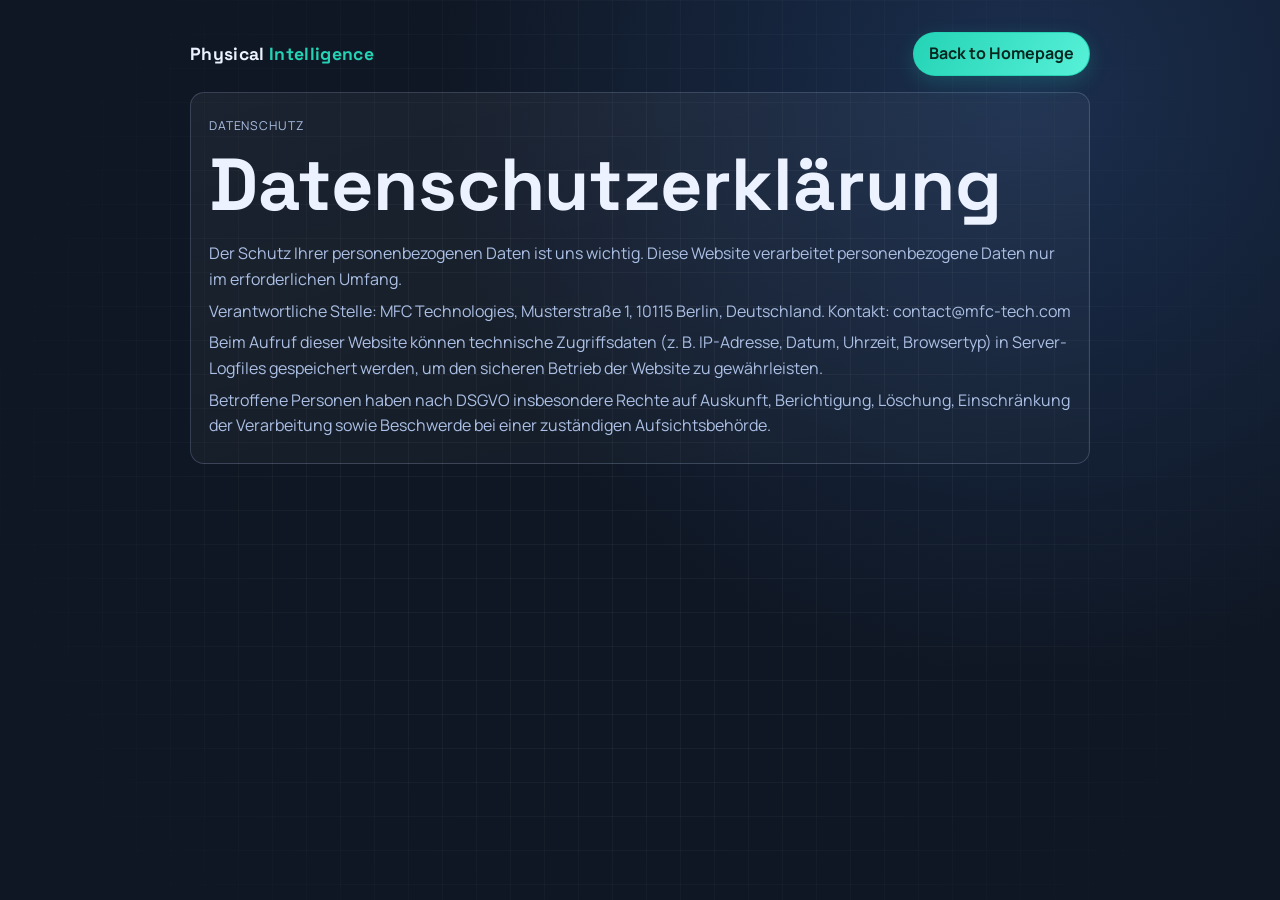
==== datenschutz.html @ 0ef8749b "optimized pages" ====
<!doctype html>
<html lang="de">
<head>
  <meta charset="UTF-8">
  <meta name="viewport" content="width=device-width, initial-scale=1.0">
  <title>Datenschutzerklärung | MFC Technologies</title>
  <meta name="description" content="Datenschutzerklärung von MFC Technologies.">
  <link rel="stylesheet" href="styles.css">
</head>
<body class="legal-page">
  <div class="bg-grid" aria-hidden="true"></div>
  <main class="legal-shell">
    <div class="legal-topbar">
      <div class="logo">Physical<span>Intelligence</span></div>
      <a class="legal-home" href="index.html">Back to Homepage</a>
    </div>

    <article class="legal-card">
      <p class="legal-kicker">Datenschutz</p>
      <h1>Datenschutzerklärung</h1>
      <p>
        Der Schutz Ihrer personenbezogenen Daten ist uns wichtig. Diese Website verarbeitet personenbezogene Daten nur im
        erforderlichen Umfang.
      </p>
      <p>
        Verantwortliche Stelle: MFC Technologies, Musterstraße 1, 10115 Berlin, Deutschland. Kontakt: contact@mfc-tech.com
      </p>
      <p>
        Beim Aufruf dieser Website können technische Zugriffsdaten (z. B. IP-Adresse, Datum, Uhrzeit, Browsertyp)
        in Server-Logfiles gespeichert werden, um den sicheren Betrieb der Website zu gewährleisten.
      </p>
      <p>
        Betroffene Personen haben nach DSGVO insbesondere Rechte auf Auskunft, Berichtigung, Löschung,
        Einschränkung der Verarbeitung sowie Beschwerde bei einer zuständigen Aufsichtsbehörde.
      </p>
    </article>
  </main>
</body>
</html>
---- styles.css ----
@font-face {
  font-family: "Manrope";
  src: url("./assets/fonts/manrope-v20-latin_latin-ext-regular.woff2") format("woff2");
  font-weight: 400;
  font-style: normal;
  font-display: swap;
}

@font-face {
  font-family: "Manrope";
  src: url("./assets/fonts/manrope-v20-latin_latin-ext-500.woff2") format("woff2");
  font-weight: 500;
  font-style: normal;
  font-display: swap;
}

@font-face {
  font-family: "Manrope";
  src: url("./assets/fonts/manrope-v20-latin_latin-ext-700.woff2") format("woff2");
  font-weight: 700;
  font-style: normal;
  font-display: swap;
}

@font-face {
  font-family: "Space Grotesk";
  src: url("./assets/fonts/space-grotesk-v22-latin_latin-ext-700.woff2") format("woff2");
  font-weight: 700;
  font-style: normal;
  font-display: swap;
}

:root {
  --bg: #0f1724;
  --text: #ecf2ff;
  --muted: #acc0e5;
  --accent: #24d3b5;
  --accent-2: #ffb84d;
  --line: rgba(172, 192, 229, 0.22);
}

* {
  box-sizing: border-box;
}

html,
body {
  margin: 0;
  padding: 0;
}

body {
  font-family: "Manrope", sans-serif;
  color: var(--text);
  background: radial-gradient(circle at 80% 10%, #1a2e4e 0%, var(--bg) 45%),
              linear-gradient(130deg, #0f1724 0%, #131f34 65%, #0f1724 100%);
  line-height: 1.62;
  min-height: 100vh;
}

.bg-grid {
  position: fixed;
  inset: 0;
  pointer-events: none;
  background-image:
    linear-gradient(to right, rgba(255, 255, 255, 0.04) 1px, transparent 1px),
    linear-gradient(to bottom, rgba(255, 255, 255, 0.04) 1px, transparent 1px);
  background-size: 34px 34px;
  mask-image: radial-gradient(circle at center, black 40%, transparent 90%);
  z-index: -1;
}

.hero,
.section {
  width: min(1080px, 92%);
  margin: 0 auto;
}

.hero {
  min-height: 0;
  padding: 1rem 0 0.35rem;
  display: flex;
  flex-direction: column;
}

.nav {
  display: flex;
  align-items: center;
}

.logo {
  font-family: "Space Grotesk", sans-serif;
  font-size: 1.1rem;
  letter-spacing: 0.02em;
}

.logo span {
  color: var(--accent);
  margin-left: 0.25rem;
}

.hero-content {
  margin: 1rem 0 0;
  max-width: 840px;
}

h1,
h2,
h3 {
  margin: 0 0 0.72rem;
  line-height: 1.2;
}

h1,
h2 {
  font-family: "Space Grotesk", sans-serif;
}

h1 {
  font-size: clamp(2.2rem, 6.5vw, 4.6rem);
}

h2 {
  font-size: clamp(1.42rem, 4vw, 2.2rem);
}

h3 {
  font-size: 1rem;
  color: #f4f8ff;
}

.hero-sub,
.hero-line {
  margin: 0;
  max-width: 66ch;
  color: #d8e4fc;
  font-size: clamp(1rem, 2.1vw, 1.14rem);
}

.hero-tag {
  margin: 1rem 0 0;
  text-transform: uppercase;
  letter-spacing: 0.08em;
  font-size: 0.78rem;
  color: var(--accent-2);
}

.section {
  padding: 3.1rem 0;
}

.hero + main > .section:first-child {
  padding-top: 0.25rem;
}

.section-title p {
  margin: 0;
  color: var(--muted);
}

.positioning {
  margin: 0 0 0.7rem;
  color: #cfe0fb;
}

.positioning strong {
  color: #eaf1ff;
}

.core-direction {
  max-width: 880px;
}

.core-direction p,
.core-direction li {
  color: var(--muted);
}

.core-direction ul {
  margin: 0 0 0.55rem;
  padding-left: 1.1rem;
}

.unified-framework {
  margin-top: 1rem;
  max-width: 880px;
  padding: 0.95rem 1rem 1rem;
  border: 1px solid rgba(172, 192, 229, 0.26);
  border-radius: 12px;
  background: linear-gradient(160deg, rgba(36, 211, 181, 0.06), rgba(255, 255, 255, 0.02));
}

.unified-framework h3 {
  margin-bottom: 0.65rem;
  text-align: center;
}

.unified-framework p {
  margin: 0.8rem 0 0;
  color: #d7e6ff;
  text-align: center;
}

.unified-flow {
  list-style: none;
  margin: 0;
  padding: 0;
  display: grid;
  --flow-gap: 1.45rem;
  gap: var(--flow-gap);
  justify-items: center;
}

.unified-flow li {
  position: relative;
  width: 100%;
  display: flex;
  justify-content: center;
}

.unified-flow li span {
  display: inline-block;
  width: clamp(300px, 48%, 520px);
  text-align: center;
  color: #dce9ff;
  border: 1px solid rgba(172, 192, 229, 0.25);
  border-radius: 9px;
  background: rgba(15, 23, 36, 0.62);
  padding: 0.42rem 0.68rem;
}

.unified-flow li:not(:last-child)::before {
  content: "";
  position: absolute;
  left: 50%;
  transform: translateX(-50%);
  top: 100%;
  width: 8px;
  height: calc(var(--flow-gap) - 0.75rem);
  background:
    radial-gradient(circle at 50% 3px, rgba(36, 211, 181, 0.92) 2px, transparent 2.4px),
    linear-gradient(to bottom, transparent 8px, rgba(36, 211, 181, 0.7) 8px, rgba(36, 211, 181, 0.48) 100%);
}

.unified-flow li:not(:last-child)::after {
  content: "";
  position: absolute;
  left: 50%;
  top: calc(100% + var(--flow-gap) - 0.58rem);
  width: 0;
  height: 0;
  border-left: 5px solid transparent;
  border-right: 5px solid transparent;
  border-top: 7px solid rgba(36, 211, 181, 0.96);
  transform: translateX(-50%);
}

.card-grid,
.domain-grid {
  margin-top: 0.85rem;
  display: grid;
  gap: 0.9rem;
  grid-template-columns: repeat(3, minmax(0, 1fr));
}

.card,
.domain,
.case-text,
.case-plot,
.long-term {
  border: 1px solid var(--line);
  border-radius: 14px;
  background: linear-gradient(165deg, rgba(255, 255, 255, 0.055), rgba(255, 255, 255, 0.02));
  padding: 0.95rem;
}

.card p,
.domain p,
.case-text p,
.case-text li,
.long-term p {
  color: var(--muted);
  margin: 0 0 0.55rem;
}

.card p:last-child,
.domain p:last-child,
.case-text p:last-child,
.long-term p:last-child {
  margin-bottom: 0;
}

.card ul,
.case-text ul,
.long-term ul {
  margin: 0;
  padding-left: 1.1rem;
}

.validation-note {
  margin-top: 0.7rem;
  padding-left: 0.6rem;
  border-left: 2px solid rgba(36, 211, 181, 0.55);
  color: #d7e6ff;
}

.section-case {
  background: linear-gradient(180deg, rgba(26, 37, 55, 0.68) 0%, rgba(19, 31, 52, 0.68) 100%);
  border-top: 1px solid rgba(172, 192, 229, 0.12);
  border-bottom: 1px solid rgba(172, 192, 229, 0.12);
}

.case-top {
  margin-top: 0.75rem;
  display: grid;
  gap: 0.9rem;
  grid-template-columns: 1.1fr 0.9fr;
}

.plot {
  width: 100%;
  height: auto;
  margin-top: 0.25rem;
}

.plot line {
  stroke: #8ec1ff;
  stroke-width: 1.4;
}

.plot .diag {
  stroke: #ffb84d;
}

.plot circle {
  fill: #24d3b5;
}

.section-end {
  background: linear-gradient(180deg, rgba(15, 23, 36, 0.8) 0%, rgba(13, 20, 31, 0.92) 100%);
}

.principles-list {
  margin-top: 0.9rem;
  display: grid;
  gap: 0.55rem;
  max-width: 760px;
}

.principles-list span {
  border-left: 3px solid var(--accent);
  padding-left: 0.62rem;
  color: #eaf1ff;
}

.footer {
  padding-top: 1.2rem;
  padding-bottom: 2rem;
}

.footer p {
  margin: 0.35rem 0;
  color: var(--muted);
}

.footer .footer-lead {
  margin: 0.1rem 0;
  color: #dce8fb;
  font-size: clamp(1.12rem, 2.1vw, 1.55rem);
  line-height: 1.25;
  font-weight: 600;
  letter-spacing: 0.005em;
}

.legal-actions {
  margin-top: 0.65rem;
  display: flex;
  gap: 0.55rem;
  flex-wrap: wrap;
}

.legal-btn {
  text-decoration: none;
  color: var(--text);
  border: 1px solid rgba(172, 192, 229, 0.18);
  border-radius: 999px;
  padding: 0.36rem 0.72rem;
  font-weight: 600;
  font-size: 0.92rem;
  background: rgba(15, 23, 36, 0.22);
  transition: border-color 0.2s ease, transform 0.2s ease;
}

.legal-btn:hover {
  border-color: rgba(36, 211, 181, 0.58);
  transform: translateY(-1px);
}

.legal-page {
  min-height: 100vh;
}

.legal-shell {
  width: min(900px, 92%);
  margin: 0 auto;
  padding: 2rem 0 3rem;
}

.legal-topbar {
  display: flex;
  justify-content: space-between;
  align-items: center;
  margin-bottom: 1rem;
}

.legal-home {
  text-decoration: none;
  color: #05271f;
  font-weight: 700;
  border-radius: 999px;
  padding: 0.5rem 0.95rem;
  background: linear-gradient(120deg, var(--accent) 0%, #57f1d8 100%);
  border: 1px solid rgba(36, 211, 181, 0.95);
  box-shadow: 0 6px 20px rgba(36, 211, 181, 0.2);
  transition: transform 0.18s ease, box-shadow 0.18s ease;
}

.legal-home:hover {
  transform: translateY(-1px);
  box-shadow: 0 8px 24px rgba(36, 211, 181, 0.28);
}

.legal-card {
  border: 1px solid var(--line);
  border-radius: 14px;
  background: linear-gradient(165deg, rgba(255, 255, 255, 0.055), rgba(255, 255, 255, 0.02));
  padding: 1.1rem;
}

.legal-kicker {
  margin: 0 0 0.3rem;
  text-transform: uppercase;
  letter-spacing: 0.08em;
  font-size: 0.76rem;
  color: var(--accent-2);
}

.legal-card p {
  margin: 0.35rem 0;
  color: var(--muted);
}

.reveal {
  opacity: 0;
  transform: translateY(18px);
  transition: opacity 0.58s ease, transform 0.58s ease;
}

.reveal.show {
  opacity: 1;
  transform: translateY(0);
}

@media (max-width: 920px) {
  .card-grid,
  .domain-grid,
  .case-top {
    grid-template-columns: 1fr;
  }

  .hero {
    min-height: auto;
    padding-bottom: 0.5rem;
  }

  .section {
    padding: 2.5rem 0;
  }

  .hero + main > .section:first-child {
    padding-top: 0.2rem;
  }

  .unified-flow li span {
    width: min(100%, 440px);
  }

  .legal-topbar {
    flex-direction: column;
    align-items: flex-start;
    gap: 0.65rem;
  }
}
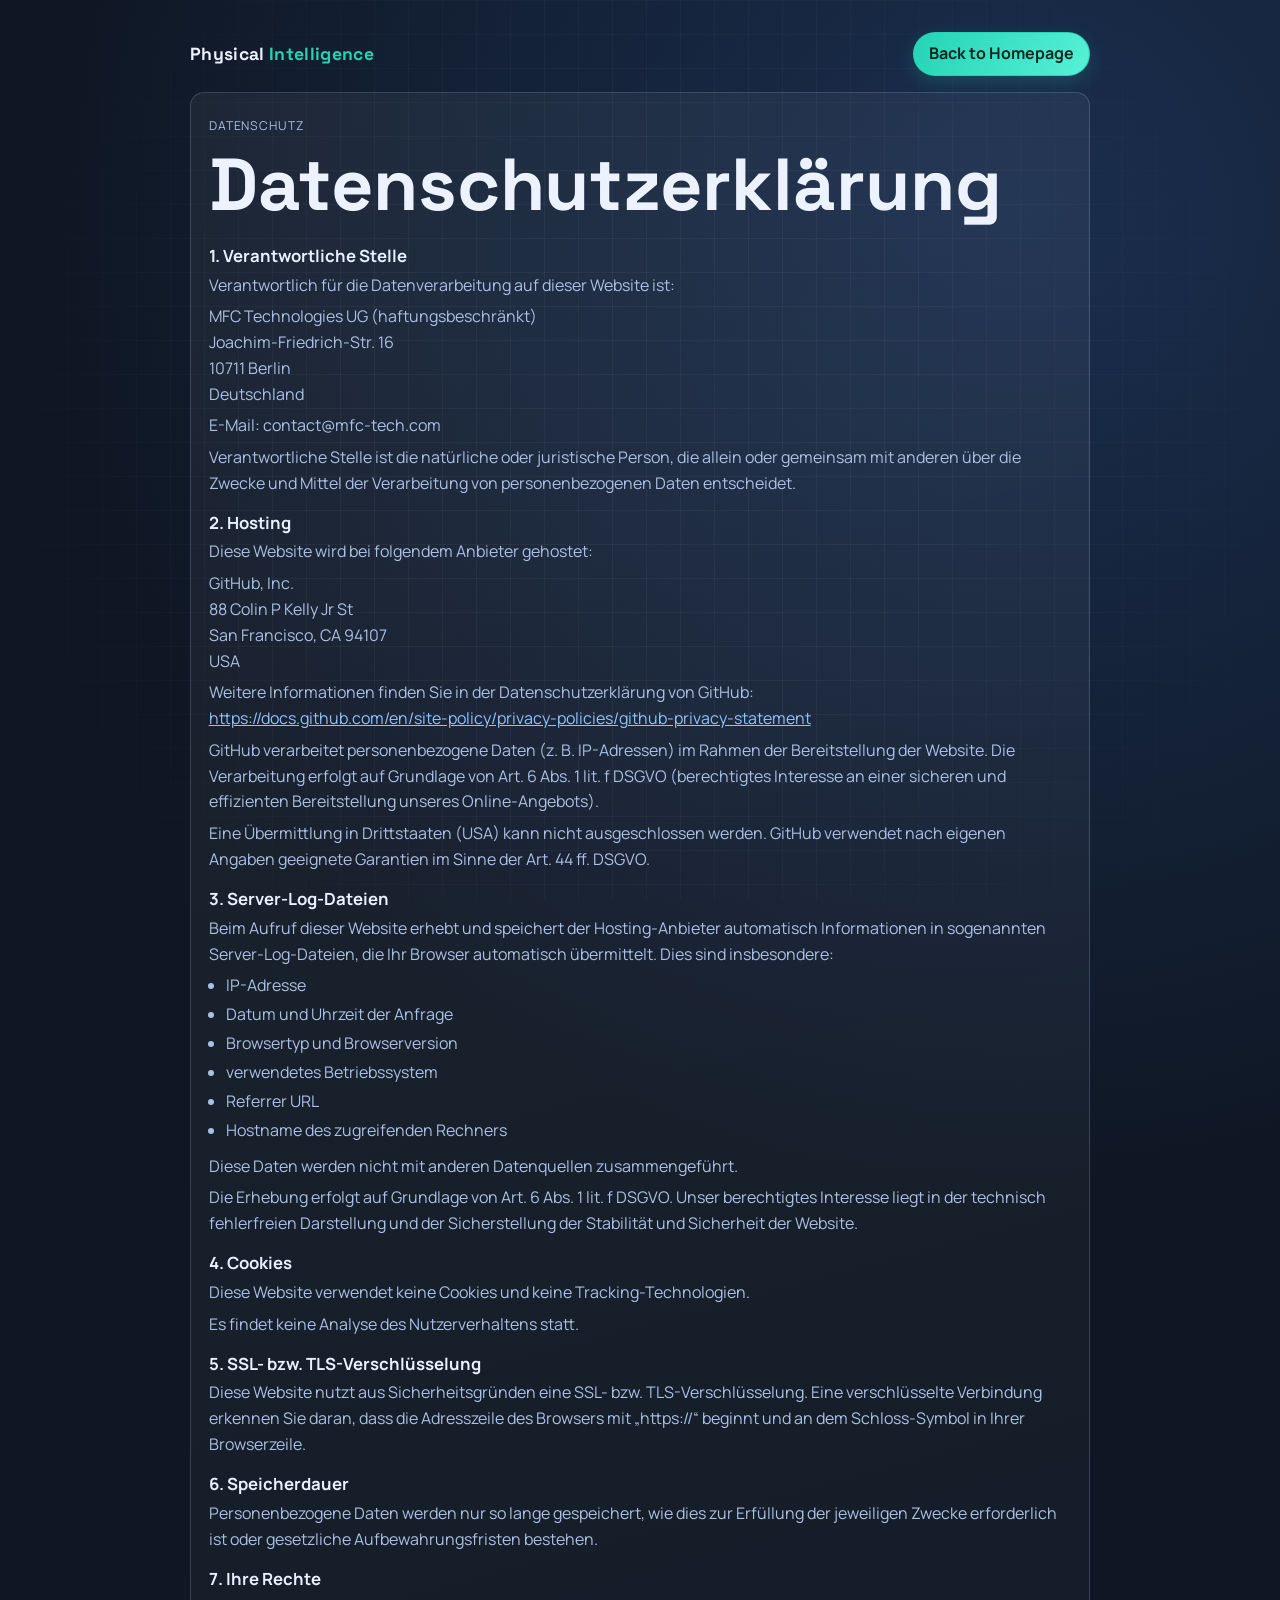
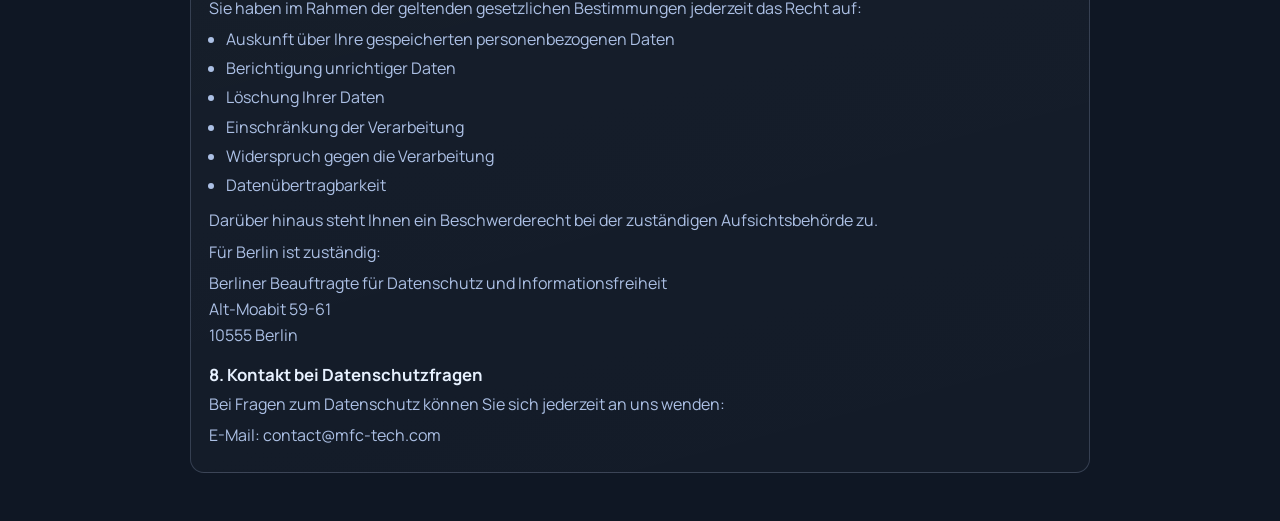
==== commit 4b3ba5b6: "add impressum and datenschutz" ====
--- a/datenschutz.html
+++ b/datenschutz.html
@@ -18,21 +18,104 @@
     <article class="legal-card">
       <p class="legal-kicker">Datenschutz</p>
       <h1>Datenschutzerklärung</h1>
+
+      <h2>1. Verantwortliche Stelle</h2>
+      <p>Verantwortlich f&uuml;r die Datenverarbeitung auf dieser Website ist:</p>
       <p>
-        Der Schutz Ihrer personenbezogenen Daten ist uns wichtig. Diese Website verarbeitet personenbezogene Daten nur im
-        erforderlichen Umfang.
+        MFC Technologies UG (haftungsbeschr&auml;nkt)<br />
+        Joachim-Friedrich-Str. 16<br />
+        10711 Berlin<br />
+        Deutschland
+      </p>
+      <p>E-Mail: contact@mfc-tech.com</p>
+      <p>
+        Verantwortliche Stelle ist die nat&uuml;rliche oder juristische Person, die allein oder gemeinsam mit
+        anderen &uuml;ber die Zwecke und Mittel der Verarbeitung von personenbezogenen Daten entscheidet.
+      </p>
+
+      <h2>2. Hosting</h2>
+      <p>Diese Website wird bei folgendem Anbieter gehostet:</p>
+      <p>
+        GitHub, Inc.<br />
+        88 Colin P Kelly Jr St<br />
+        San Francisco, CA 94107<br />
+        USA
       </p>
       <p>
-        Verantwortliche Stelle: MFC Technologies, Musterstraße 1, 10115 Berlin, Deutschland. Kontakt: contact@mfc-tech.com
+        Weitere Informationen finden Sie in der Datenschutzerkl&auml;rung von GitHub:<br />
+        <a href="https://docs.github.com/en/site-policy/privacy-policies/github-privacy-statement" target="_blank" rel="noopener noreferrer">
+          https://docs.github.com/en/site-policy/privacy-policies/github-privacy-statement
+        </a>
       </p>
       <p>
-        Beim Aufruf dieser Website können technische Zugriffsdaten (z. B. IP-Adresse, Datum, Uhrzeit, Browsertyp)
-        in Server-Logfiles gespeichert werden, um den sicheren Betrieb der Website zu gewährleisten.
+        GitHub verarbeitet personenbezogene Daten (z. B. IP-Adressen) im Rahmen der Bereitstellung der Website.
+        Die Verarbeitung erfolgt auf Grundlage von Art. 6 Abs. 1 lit. f DSGVO (berechtigtes Interesse an einer
+        sicheren und effizienten Bereitstellung unseres Online-Angebots).
       </p>
       <p>
-        Betroffene Personen haben nach DSGVO insbesondere Rechte auf Auskunft, Berichtigung, Löschung,
-        Einschränkung der Verarbeitung sowie Beschwerde bei einer zuständigen Aufsichtsbehörde.
+        Eine &Uuml;bermittlung in Drittstaaten (USA) kann nicht ausgeschlossen werden. GitHub verwendet nach
+        eigenen Angaben geeignete Garantien im Sinne der Art. 44 ff. DSGVO.
       </p>
+
+      <h2>3. Server-Log-Dateien</h2>
+      <p>
+        Beim Aufruf dieser Website erhebt und speichert der Hosting-Anbieter automatisch Informationen in
+        sogenannten Server-Log-Dateien, die Ihr Browser automatisch &uuml;bermittelt. Dies sind insbesondere:
+      </p>
+      <ul>
+        <li>IP-Adresse</li>
+        <li>Datum und Uhrzeit der Anfrage</li>
+        <li>Browsertyp und Browserversion</li>
+        <li>verwendetes Betriebssystem</li>
+        <li>Referrer URL</li>
+        <li>Hostname des zugreifenden Rechners</li>
+      </ul>
+      <p>Diese Daten werden nicht mit anderen Datenquellen zusammengef&uuml;hrt.</p>
+      <p>
+        Die Erhebung erfolgt auf Grundlage von Art. 6 Abs. 1 lit. f DSGVO. Unser berechtigtes Interesse liegt in
+        der technisch fehlerfreien Darstellung und der Sicherstellung der Stabilit&auml;t und Sicherheit der Website.
+      </p>
+
+      <h2>4. Cookies</h2>
+      <p>Diese Website verwendet keine Cookies und keine Tracking-Technologien.</p>
+      <p>Es findet keine Analyse des Nutzerverhaltens statt.</p>
+
+      <h2>5. SSL- bzw. TLS-Verschl&uuml;sselung</h2>
+      <p>
+        Diese Website nutzt aus Sicherheitsgr&uuml;nden eine SSL- bzw. TLS-Verschl&uuml;sselung. Eine verschl&uuml;sselte
+        Verbindung erkennen Sie daran, dass die Adresszeile des Browsers mit &bdquo;https://&ldquo; beginnt und an
+        dem Schloss-Symbol in Ihrer Browserzeile.
+      </p>
+
+      <h2>6. Speicherdauer</h2>
+      <p>
+        Personenbezogene Daten werden nur so lange gespeichert, wie dies zur Erf&uuml;llung der jeweiligen Zwecke
+        erforderlich ist oder gesetzliche Aufbewahrungsfristen bestehen.
+      </p>
+
+      <h2>7. Ihre Rechte</h2>
+      <p>Sie haben im Rahmen der geltenden gesetzlichen Bestimmungen jederzeit das Recht auf:</p>
+      <ul>
+        <li>Auskunft &uuml;ber Ihre gespeicherten personenbezogenen Daten</li>
+        <li>Berichtigung unrichtiger Daten</li>
+        <li>L&ouml;schung Ihrer Daten</li>
+        <li>Einschr&auml;nkung der Verarbeitung</li>
+        <li>Widerspruch gegen die Verarbeitung</li>
+        <li>Daten&uuml;bertragbarkeit</li>
+      </ul>
+      <p>
+        Dar&uuml;ber hinaus steht Ihnen ein Beschwerderecht bei der zust&auml;ndigen Aufsichtsbeh&ouml;rde zu.
+      </p>
+      <p>F&uuml;r Berlin ist zust&auml;ndig:</p>
+      <p>
+        Berliner Beauftragte f&uuml;r Datenschutz und Informationsfreiheit<br />
+        Alt-Moabit 59-61<br />
+        10555 Berlin
+      </p>
+
+      <h2>8. Kontakt bei Datenschutzfragen</h2>
+      <p>Bei Fragen zum Datenschutz k&ouml;nnen Sie sich jederzeit an uns wenden:</p>
+      <p>E-Mail: contact@mfc-tech.com</p>
     </article>
   </main>
 </body>
--- a/styles.css
+++ b/styles.css
@@ -336,6 +336,12 @@
   fill: #24d3b5;
 }
 
+.plot-note {
+  margin-top: 0.45rem;
+  font-size: 0.86rem;
+  color: #a9bfd8;
+}
+
 .section-end {
   background: linear-gradient(180deg, rgba(15, 23, 36, 0.8) 0%, rgba(13, 20, 31, 0.92) 100%);
 }
@@ -343,14 +349,19 @@
 .principles-list {
   margin-top: 0.9rem;
   display: grid;
-  gap: 0.55rem;
-  max-width: 760px;
+  gap: 0.65rem;
+  max-width: 920px;
+  grid-template-columns: repeat(2, minmax(0, 1fr));
 }
 
 .principles-list span {
-  border-left: 3px solid var(--accent);
-  padding-left: 0.62rem;
+  display: block;
+  border: 1px solid rgba(172, 192, 229, 0.22);
+  border-left: 3px solid rgba(36, 211, 181, 0.72);
+  border-radius: 10px;
+  padding: 0.58rem 0.72rem;
   color: #eaf1ff;
+  background: linear-gradient(165deg, rgba(255, 255, 255, 0.045), rgba(255, 255, 255, 0.015));
 }
 
 .footer {
@@ -361,15 +372,6 @@
 .footer p {
   margin: 0.35rem 0;
   color: var(--muted);
-}
-
-.footer .footer-lead {
-  margin: 0.1rem 0;
-  color: #dce8fb;
-  font-size: clamp(1.12rem, 2.1vw, 1.55rem);
-  line-height: 1.25;
-  font-weight: 600;
-  letter-spacing: 0.005em;
 }
 
 .legal-actions {
@@ -450,6 +452,32 @@
   color: var(--muted);
 }
 
+.legal-card h1 {
+  margin-bottom: 0.65rem;
+}
+
+.legal-card h2 {
+  margin: 1rem 0 0.42rem;
+  font-family: "Manrope", sans-serif;
+  font-size: 1.05rem;
+  color: #e7f1ff;
+}
+
+.legal-card ul {
+  margin: 0.35rem 0 0.6rem;
+  padding-left: 1.1rem;
+}
+
+.legal-card li {
+  color: var(--muted);
+  margin: 0.2rem 0;
+}
+
+.legal-card a {
+  color: #8fc4ff;
+  word-break: break-word;
+}
+
 .reveal {
   opacity: 0;
   transform: translateY(18px);
@@ -468,6 +496,10 @@
     grid-template-columns: 1fr;
   }
 
+  .principles-list {
+    grid-template-columns: 1fr;
+  }
+
   .hero {
     min-height: auto;
     padding-bottom: 0.5rem;
